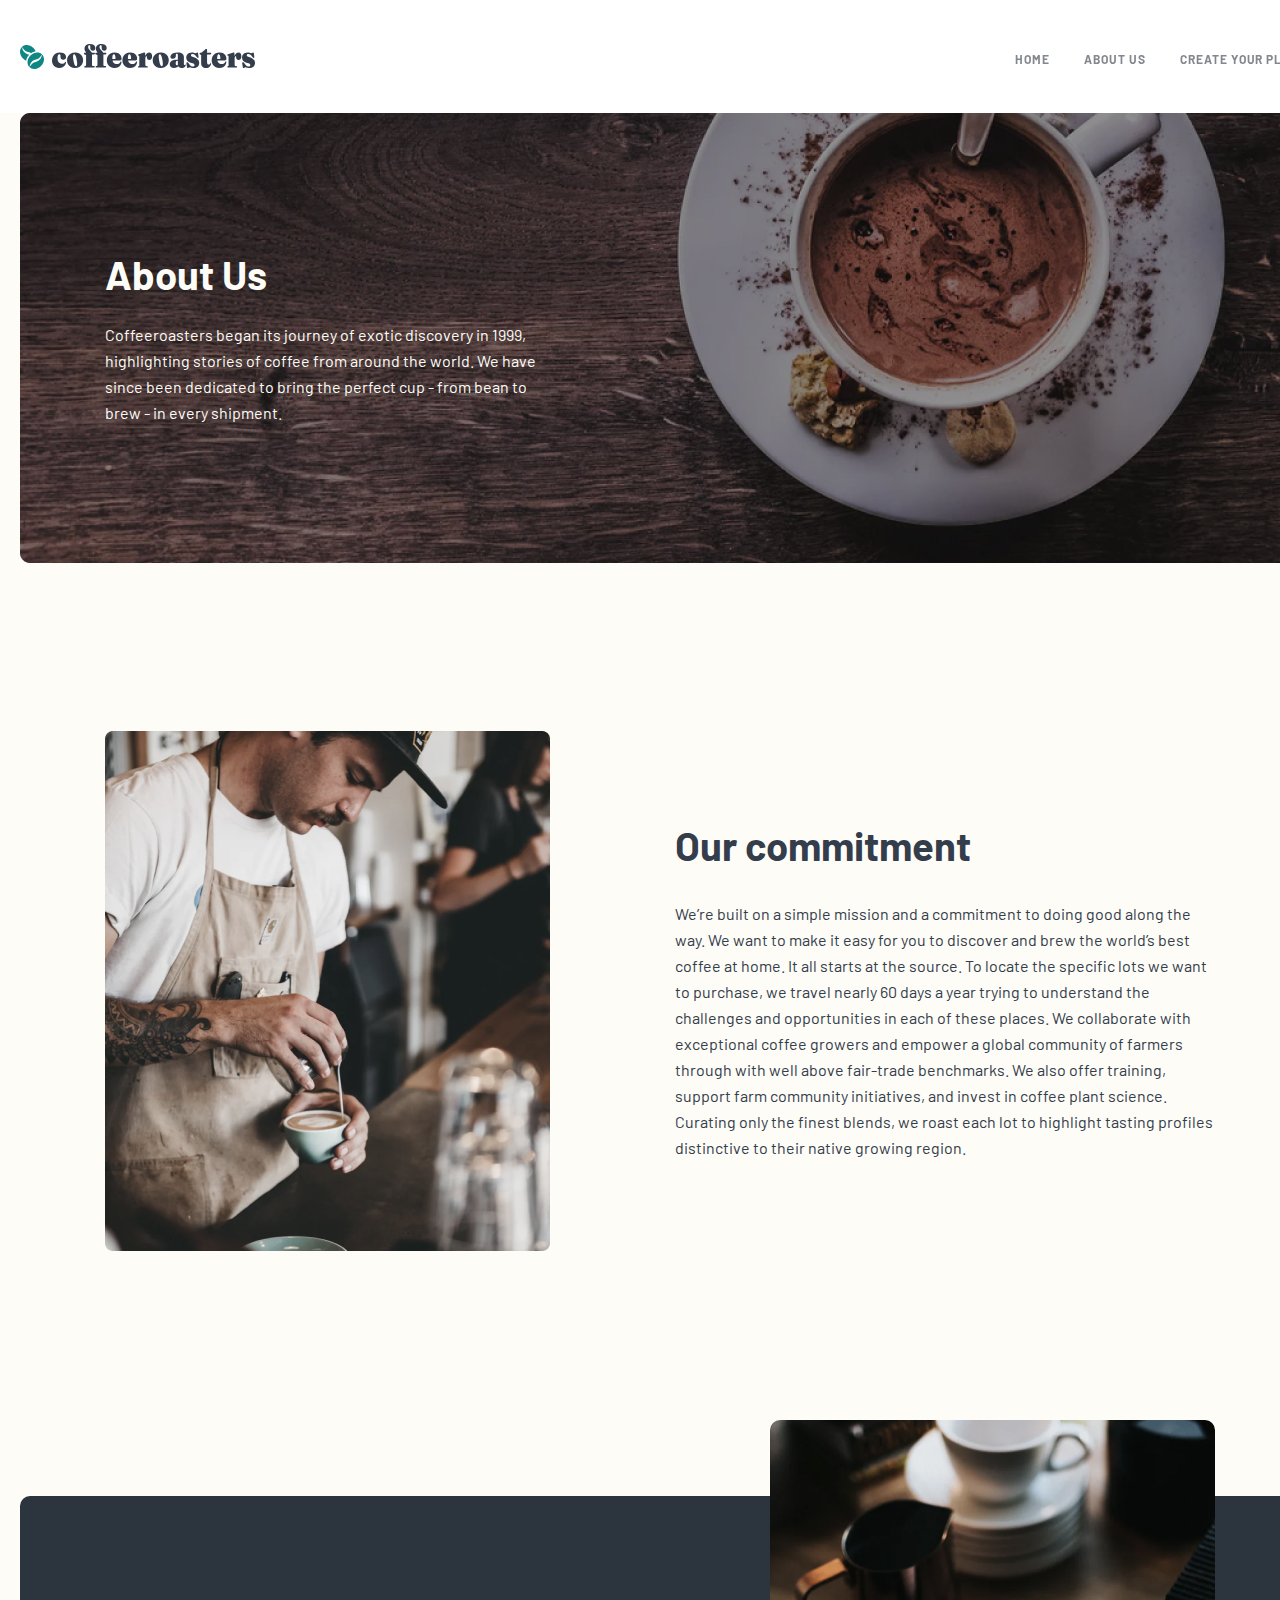
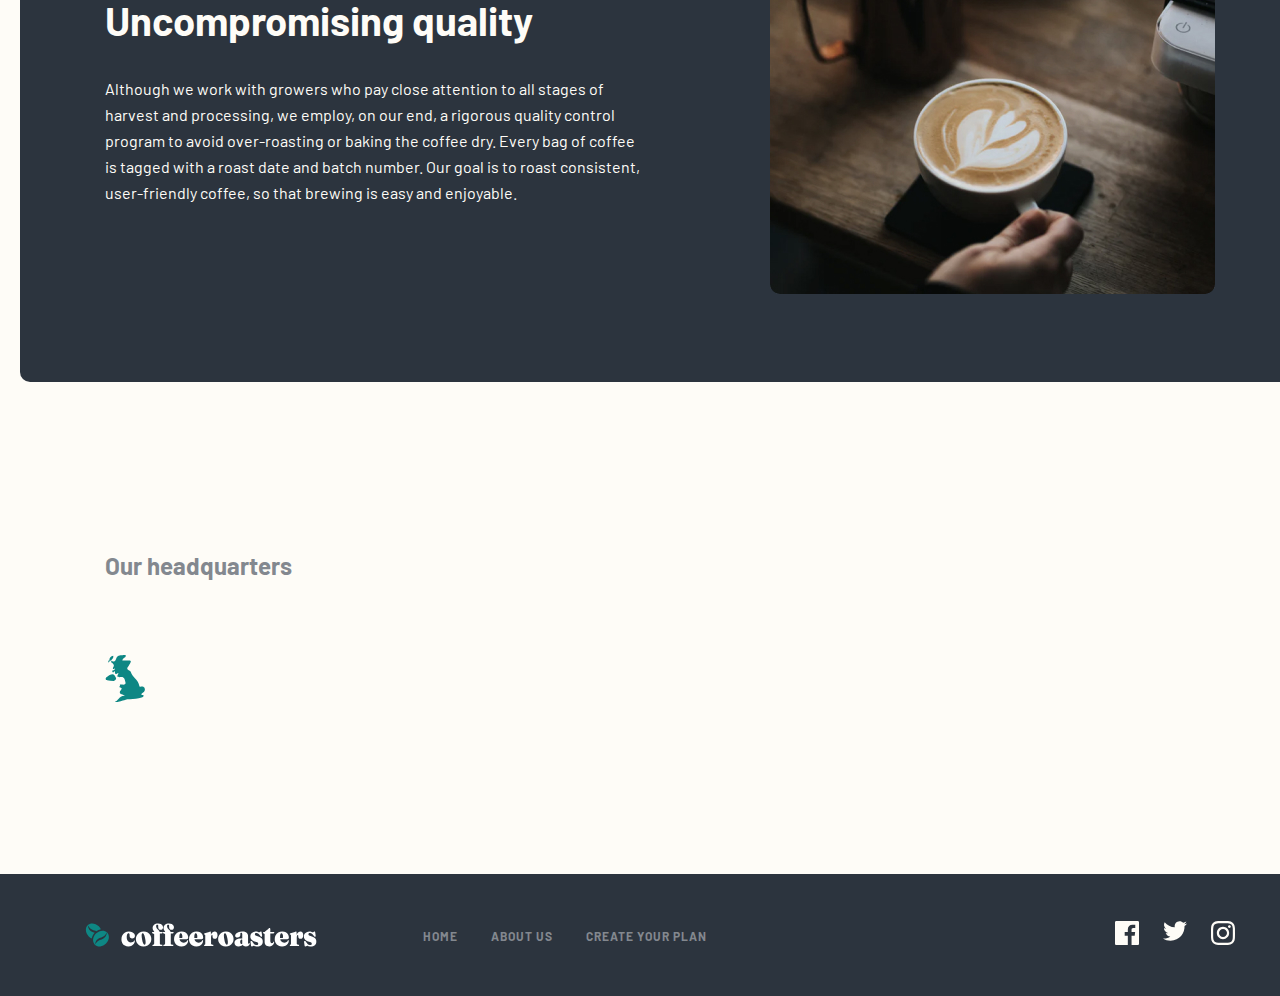
==== about-us.html @ 7d46ca7e "about us main" ====
<!DOCTYPE html>
<html lang="en">

<head>
    <meta charset="UTF-8">
    <meta http-equiv="X-UA-Compatible" content="IE=edge">
    <meta name="viewport" content="width=device-width, initial-scale=1.0">
    <link rel="stylesheet" href="./css/normalize.css">
    <link rel="stylesheet" href="./css/main.css">
    <title>coffe</title>
</head>

<body>

    <!-- SITE HEADER -->
    <header class="site-header">
        <div class="container">
            <div class="header-top">
                <a class="header-logo" href="#">
                    <img class="header-logo-img" src="./images/header-logo.svg" alt="logotip-images" width="235"
                        height="25">
                </a>
                <nav class="header-nav">
                    <ul class="nav-title">
                        <li class="nav-item">
                            <a class="nav-item-link" target="blank" href="index.html">
                                HOME
                            </a>
                        </li>
                        <li class="nav-item">
                            <a class="nav-item-link" target="blank" href="about-us.html">
                                ABOUT US
                            </a>
                        </li>
                        <li class="nav-item">
                            <a class="nav-item-link" href="#">
                                Create your plan
                            </a>
                        </li>
                    </ul>
                </nav>
            </div>
        </div>
    </header>

    <!-- MAIN -->
    <main class="site-main">

        <!-- about-us -->
        <section class="about-us">
            <div class="container">
                <div class="about-us-hero">
                    <h1 class="about-us-hero-heading">
                        About Us
                    </h1>
                    <p class="about-us-hero-desc">
                        Coffeeroasters began its journey of exotic discovery in 1999, highlighting stories of coffee from around the world. We have since been dedicated to bring the perfect cup - from bean to brew - in every shipment.
                    </p>
                </div>
            </div>
        </section>

        <!-- Our commitment -->
        <section class="Our-commitment">
            <div class="container">
                <div class="Our-commitment-hero">
                    <img src="./images/afitsant.png" alt="Waiter-images" width="445" height="520">
                    <div class="Our-commitment-hero-right">
                        <h2 class="Our-commitment-hero-right-heading">
                            Our commitment
                        </h2>
                        <p class="Our-commitment-hero-right-desc">
                            We’re built on a simple mission and a commitment to doing good along the way. We want to make it easy for you to discover and brew the world’s best coffee at home. It all starts at the source. To locate the specific lots we want to purchase, we travel nearly 60 days a year trying to understand the challenges and opportunities in each of these places. We collaborate with exceptional coffee growers and empower a global community of farmers through with well above fair-trade benchmarks. We also offer training, support farm community initiatives, and invest in coffee plant science. Curating only the finest blends, we roast each lot to highlight tasting profiles distinctive to their native growing region.
                        </p>
                    </div>
                </div>
            </div>
        </section>

        <!-- Uncompromising quality -->
        <section class="Uncompromising-quality">
            <div class="container">
                <div class="Uncompromising-quality-hero">
                    <div class="Uncompromising-quality-hero-left">
                        <h2 class="Uncompromising-quality-hero-heading">
                            Uncompromising quality
                        </h2>
                        <p class="Uncompromising-quality-hero-desc">
                            Although we work with growers who pay close attention to all stages of harvest and processing, we employ, on our end, a rigorous quality control program to avoid over-roasting or baking the coffee dry. Every bag of coffee is tagged with a roast date and batch number. Our goal is to roast consistent, user-friendly coffee, so that brewing is easy and enjoyable.
                        </p>
                    </div>
                    <img class="Uncompromising-quality-hero-img" src="./images/quality1.png" alt="img" width="445" height="474">
                </div>
            </div>
        </section>

        <!-- Our headquarters -->
        <section class="Our-headquarters">
            <div class="container">
                <div class="Our-headquarters-hero">
                    <h4 class="Our-headquarters-hero-heading">
                        Our headquarters
                    </h4>
                    <ul class="Our-headquarters-hero-title">
                        <li class="Our-headquarters-hero-item">
                            <a class="Our-headquarters-hero-item-link" href="#">
                                <img class="" src="./images/united.svg" alt="xarita" width="41" height="49">
                                
                            </a>
                        </li>
                    </ul>
                </div>
            </div>
        </section>
    </main>

    <!-- FOOTER -->
    <footer class="site-footer">
        <section class="footer-section">
            <div class="container footer-hero">
                <a class="footer-link" href="#">
                    <img class="footer-link-first" src="./images/Combined Shape.svg" alt="footer logo" width="32"
                        height="24">
                    <img class="footer-link-second" src="./images/coffeeroasters.svg" alt="footer logo" width="203"
                        height="24">
                </a>
                <ul class="footer-title">
                    <li class="footer-item">
                        <a class="footer-item-link" target="blank" href="index.html">HOME</a>
                    </li>
                    <li class="footer-item">
                        <a class="footer-item-link" target="blank" href="about-us.html">ABOUT US</a>
                    </li>
                    <li class="footer-item">
                        <a class="footer-item-link" href="#">CREATE YOUR PLAN</a>
                    </li>
                </ul>
                <ul class="footer-title-second">
                    <li class="footer-item-second">
                        <a class="footer-item-second-link" target="blank" href="https://www.instagram.com/murodjons201/?hl=ru">
                            <img src="./images/facebook about us.svg" alt="facebook logo" width="24" height="24">
                        </a>
                    </li>
                    <li class="footer-item-second">
                        <a class="footer-item-second-link" target="blank" href="https://www.instagram.com/murodjons201/?hl=ru">
                            <img src="./images/twiter.svg" alt="twitir logo" width="24" height="20">
                        </a>
                    </li>
                    <li class="footer-item-second">
                        <a class="footer-item-second-link" target="blank" href="https://www.instagram.com/murodjons201/?hl=ru">
                            <img src="./images/instagram.svg" alt="instagram logo" width="24" height="24">
                        </a>
                    </li>
                </ul>
            </div>
        </section>
    </footer>
</body>

</html>
---- css/main.css ----
/* Fonts */

@font-face {
    font-family: 'Barlow';
    src: url('../fonts/Barlow-SemiBold.woff2') format('woff2'), url('../fonts/Barlow-SemiBold.woff') format('woff'), url('../fonts/Barlow-SemiBold.ttf') format('truetype');
    font-weight: 600;
    font-style: normal;
    font-display: swap;
}

@font-face {
    font-family: 'Barlow';
    src: url('../fonts/Barlow-Medium.woff2') format('woff2'), url('../fonts/Barlow-Medium.woff') format('woff'), url('../fonts/Barlow-Medium.ttf') format('truetype');
    font-weight: 500;
    font-style: normal;
    font-display: swap;
}

@font-face {
    font-family: 'Barlow';
    src: url('../fonts/Barlow-Regular.woff2') format('woff2'), url('../fonts/Barlow-Regular.woff') format('woff'), url('../fonts/Barlow-Regular.ttf') format('truetype');
    font-weight: normal;
    font-style: normal;
    font-display: swap;
}

@font-face {
    font-family: 'Barlow';
    src: url('../fonts/Barlow-Bold.woff2') format('woff2'), url('../fonts/Barlow-Bold.woff') format('woff'), url('../fonts/Barlow-Bold.ttf') format('truetype');
    font-weight: bold;
    font-style: normal;
    font-display: swap;
}

@font-face {
    font-family: 'Fraunces';
    src: url('../fonts/Fraunces-9ptBlack.woff2') format('woff2'), url('../fonts/Fraunces-9ptBlack.woff') format('woff'), url('../fonts/Fraunces-9ptBlack.ttf') format('truetype');
    font-weight: 900;
    font-style: normal;
    font-display: swap;
}

@font-face {
    font-family: 'Fraunces';
    src: url('../fonts/Fraunces-9ptBlackItalic.woff2') format('woff2'), url('../fonts/Fraunces-9ptBlackItalic.woff') format('woff'), url('../fonts/Fraunces-9ptBlackItalic.ttf') format('truetype');
    font-weight: 900;
    font-style: italic;
    font-display: swap;
}

/* General site */

html {
    scroll-behavior: smooth;
    height: 100%;
}

*, ::before, ::after {
    box-sizing: border-box;
}

body {
    height: 100%;
    display: flex;
    flex-direction: column;
    margin: 0;
    margin-top: 113px;
    padding: 0;
    font-family: 'Barlow', sans-serif;
    font-style: normal;
    font-weight: normal;
    background-color: #FEFCF7;
}

.container {
    width: 1320px;
    margin: 0 auto;
    padding: 0 20px;
}

img {
    display: inline-block;
}

.visually-hidden {
    clip: rect(0 0 0 0);
    clip-path: inset(50%);
    height: 1px;
    overflow: hidden;
    position: absolute;
    white-space: nowrap;
    width: 1px;
}

/* HEADER */

.site-header {
    width: 100%;
    position: fixed;
    z-index: 1000;
    top: 0;
    left: 0;
    background-color: #fff;
}

.header-top {
    margin: 44px 0 41px;
    width: 1280px;
    display: flex;
    align-items: center;
    justify-content: space-between;
}

.header-logo:hover {
    opacity: 0.6;
}

.header-logo:active {
    opacity: 0.3;
}

.header-logo-img {
    width: 235px;
    height: 25px;
}

.nav-title {
    margin: 0;
    padding: 0;
    width: 285px;
    display: flex;
    align-items: center;
    justify-content: space-between;
    list-style: none;
}

.nav-item {
    margin: 0;
    padding: 0;
}

.nav-item-link {
    font-family: Barlow;
    font-weight: bold;
    font-size: 12px;
    line-height: 15px;
    letter-spacing: 0.923077px;
    text-transform: uppercase;
    color: #83888F;
    text-decoration: none;
    transition: color 0.3s ease-in-out;
}

.nav-item-link:hover {
    color: #000;
}

.nav-item-link:active {
    color: #83888F;
}

/* MAIN */

.site-main {
    flex-grow: 1;
}

.main-top-section {
    margin-bottom: 136px;
}

.gread-coffe {
    padding: 117px 702px 116px 85px;
    background-image: url("../images/Bitmap-images.jpg");
    background-repeat: no-repeat;
    background-size: contain;
}

.gread-coffe-heading {
    margin: 0;
    margin-bottom: 32px;
    padding: 0;
    font-family: Fraunces 9pt;
    font-weight: 900;
    font-size: 72px;
    line-height: 72px;
    color: #FEFCF7;
}

.gread-coffe-desc {
    margin: 0;
    margin-bottom: 56px;
    padding: 0;
    width: 445px;
    font-size: 16px;
    line-height: 26px;
    color: #FEFCF7;
    mix-blend-mode: normal;
    opacity: 0.8;
}

.gread-coffe-button {
    margin: 0;
    padding: 16px 31px;
    background-color: #66D2CF;
    font-family: Fraunces 9pt;
    font-weight: 900;
    font-size: 18px;
    line-height: 25px;
    text-align: center;
    color: #FEFCF7;
    border-radius: 6px;
    border: none;
    transition: color 0.5s ease-in-out, background 0.5s ease-in-out;
}

.gread-coffe-button:hover {
    background-color: #FEFCF7;
    color: #66D2CF;
}

.gread-coffe-button:active {
    background-color: #FEFCF7;
    color: #66D2CF;
    opacity: 0.5;
}

/* our-collection */

.our-collection-section {
    margin: 136px 0 200px;
}

.our-collection {
    width: 1111px;
    margin: 0 auto;
    padding-top: 126px;
    position: relative;
    background-image: url("../images/collection.svg");
    background-repeat: no-repeat;
    background-size: 1111px 196px;
}

.collection-title {
    margin: 0;
    padding: 0;
    display: flex;
    justify-content: space-between;
    list-style: none;
}

.collection-item {
    margin: 0;
    padding: 0;
    width: 255px;
    display: flex;
    flex-direction: column;
    align-items: center;
}

.collection-item-link {
    text-decoration: none;
}

.collection-item-img {
    margin-bottom: 71px;
}

.collection-item-heading {
    margin: 0;
    margin-bottom: 24px;
    padding: 0;
    font-family: Fraunces 9pt;
    font-style: normal;
    font-weight: 900;
    font-size: 24px;
    line-height: 32px;
    text-align: center;
    color: #333D4B;
}

.collection-item-desc {
    margin: 0;
    padding: 0;
    font-size: 16px;
    line-height: 26px;
    text-align: center;
    color: #333D4B;
}

/* question */

.question-section {
    margin-bottom: 350px;
}

.question {
    padding: 110px 370px 317px;
    background-image: url("../images/question.png");
    background-repeat: no-repeat;
    position: relative;
}

.question-heading {
    margin: 0;
    margin-bottom: 32px;
    padding: 0;
    font-family: Fraunces 9pt;
    font-weight: 900;
    font-size: 40px;
    line-height: 48px;
    text-align: center;
    color: #FEFCF7;
}

.question-desk {
    margin: 0;
    padding: 0;
    font-size: 16px;
    line-height: 26px;
    text-align: center;
    color: #FEFCF7;
    mix-blend-mode: normal;
    opacity: 0.8;
}

.question-title {
    margin: 0;
    padding: 0;
    width: 1110px;
    position: absolute;
    left: 85px;
    top: 345px;
    list-style: none;
    display: flex;
    justify-content: space-between;
    border-radius: 8px;
}

.question-item {
    margin: 0;
    padding: 72px 47px 47px;
    width: 350px;
    display: flex;
    flex-direction: column;
    align-items: center;
    background-color: #0E8784;
    border-radius: 8px;
}

.question-item-img {
    margin-bottom: 56px;
}

.question-item-heading {
    margin: 0;
    margin-bottom: 24px;
    padding: 0;
    font-family: Fraunces 9pt;
    font-weight: 900;
    font-size: 24px;
    line-height: 32px;
    text-align: center;
    color: #FEFCF7;
}

.question-item-desc {
    margin: 0;
    padding: 0;
    font-size: 16px;
    line-height: 26px;
    text-align: center;
    color: #FEFCF7;
}

/* last-section */

.last-section {
    margin-bottom: 200px;
}

.last-section-hero {
    margin-left: 85px;
}

.last-section-hero-heading {
    margin: 0;
    margin-bottom: 80px;
    padding: 0;
    font-family: Fraunces 9pt;
    font-weight: 900;
    font-size: 24px;
    line-height: 32px;
    color: #83888F;
}

.line-circle {
    display: flex;
    align-items: center;
    margin-bottom: 65px;
}

.circle {
    width: 30px;
    height: 30px;
    border: 2px solid #0E8784;
    border-radius: 50%;
}

.line {
    width: 380px;
    height: 1px;
    background-color: #FDD6BA;
}

.last-section-hero-title {
    margin: 0;
    margin-bottom: 65px;
    padding: 0;
    display: flex;
    list-style: none;
}

.last-section-hero-item {
    width: 285px;
}

.last-section-hero-item+.last-section-hero-item {
    margin-left: 95px;
}

.last-section-hero-item-number {
    font-family: Fraunces 9pt;
    font-weight: 900;
    font-size: 72px;
    line-height: 72px;
    color: #FDD6BA;
}

.last-section-hero-item-heading {
    margin: 38px 0 42px;
    padding: 0;
    width: 200px;
    font-family: Fraunces 9pt;
    font-style: normal;
    font-weight: 900;
    font-size: 32px;
    line-height: 36px;
    color: #333D4B;
}

.last-section-hero-item-desc {
    font-size: 16px;
    line-height: 26px;
    color: #333D4B;
}

.last-section-hero-button {
    margin: 0;
    padding: 16px 31px;
    background-color: #66D2CF;
    font-family: Fraunces 9pt;
    font-weight: 900;
    font-size: 18px;
    line-height: 25px;
    text-align: center;
    color: #FEFCF7;
    border-radius: 6px;
    border: 2px solid transparent;
    transition: border 0.5s;
}

.last-section-hero-button:hover {
    border: 2px solid #00f;
}

/* footer */

.footer-section {
    background-color: #2C343E;
}

.footer-hero {
    padding: 47px 85px;
    display: flex;
    align-items: center;
}

.footer-link {
    display: flex;
    align-items: center;
    text-decoration: none;
    margin-right: 103px;
}

.footer-link-first {
    padding-right: 8px;
}

.footer-title {
    list-style: none;
    display: flex;
    align-items: center;
    margin: 0;
    margin-right: auto;
    padding: 0;
}

.footer-item+.footer-item {
    margin-left: 33px;
}

.footer-item-link {
    text-decoration: none;
    font-weight: bold;
    font-size: 12px;
    line-height: 15px;
    letter-spacing: 1px;
    text-transform: uppercase;
    color: #83888F;
    transition: color 0.5s;
}

.footer-item-link:hover {
    color: #fff;
}

.footer-title-second {
    list-style: none;
    margin: 0;
    padding: 0;
    display: flex;
}

.footer-item-second-link {
    text-decoration: none;
    transition: opacity 0.5s;
}

.footer-item-second-link:hover {
    opacity: 0.5;
}

.footer-item-second-link:active {
    opacity: 0.3;
}

.footer-item-second+.footer-item-second {
    margin-left: 24px;
}

/* ABOUT US */

/* MAIN */

.about-us {
    margin-bottom: 168px;
}

.about-us-hero {
    padding: 137px 750px 137px 85px;
    background-image: url("../images/about\ us\ Bitmap.jpg");
    background-repeat: no-repeat;
}

.about-us-hero-heading {
    margin: 0;
    margin-bottom: 24px;
    padding: 0;
    font-family: Fraunces 9pt;
    font-weight: 900;
    font-size: 40px;
    line-height: 48px;
    color: #FEFCF7;
}

.about-us-hero-desc {
    margin: 0;
    padding: 0;
    font-size: 16px;
    line-height: 26px;
    color: #FEFCF7;
}

/* Our-commitment */

.Our-commitment {
    margin: 50px 0 245px;
}

.Our-commitment-hero {
    margin: 0 auto;
    width: 1110px;
    display: flex;
    align-items: center;
    justify-content: space-between;
}

.Our-commitment-hero-right {
    width: 540px;
}

.Our-commitment-hero-right-heading {
    margin: 0;
    margin-bottom: 32px;
    padding: 0;
    font-family: Fraunces 9pt;
    font-style: normal;
    font-weight: 900;
    font-size: 40px;
    line-height: 48px;
    color: #333D4B;
}

.Our-commitment-hero-right-desc {
    margin: 0;
    padding: 0;
    font-size: 16px;
    line-height: 26px;
    color: #333D4B;
}

/* Uncompromising quality */

.Uncompromising-quality {
    margin: 50px 0 168px;
}

.Uncompromising-quality-hero {
    padding: 100px 655px 176px 85px;
    display: flex;
    background: #2C343E;
    border-radius: 10px;
    position: relative;
}

.Uncompromising-quality-hero-left {
    margin-right: 125px;
}

.Uncompromising-quality-hero-heading {
    margin: 0;
    width: 520px;
    margin-bottom: 32px;
    padding: 0;
    font-family: Fraunces 9pt;
    font-style: normal;
    font-weight: 900;
    font-size: 40px;
    line-height: 48px;
    color: #FEFCF7;
}

.Uncompromising-quality-hero-desc {
    width: 540px;
    margin: 0;
    padding: 0;
    font-size: 16px;
    line-height: 26px;
    color: #FEFCF7;
}

.Uncompromising-quality-hero-img {
    border-radius: 10px;
    position: absolute;
    right: 85px;
    top: -76px;
}

/* Our headquarters */

.Our-headquarters {
    margin: 50px 0 168px;
}

.Our-headquarters-hero {
    width: 1045px;
    margin-left: 85px;
}

.Our-headquarters-hero-heading {
    margin: 0;
    margin-bottom: 72px;
    padding: 0;
    font-family: Fraunces 9pt;
    font-style: normal;
    font-weight: 900;
    font-size: 24px;
    line-height: 32px;
    color: #83888F;
}

.Our-headquarters-hero-title {
    list-style: none;
    margin: 0;
    padding: 0;
    display: flex;
}

.Our-headquarters-hero-item {
    width: 285px;
}

.Our-headquarters-hero-item {
    text-decoration: none;
}
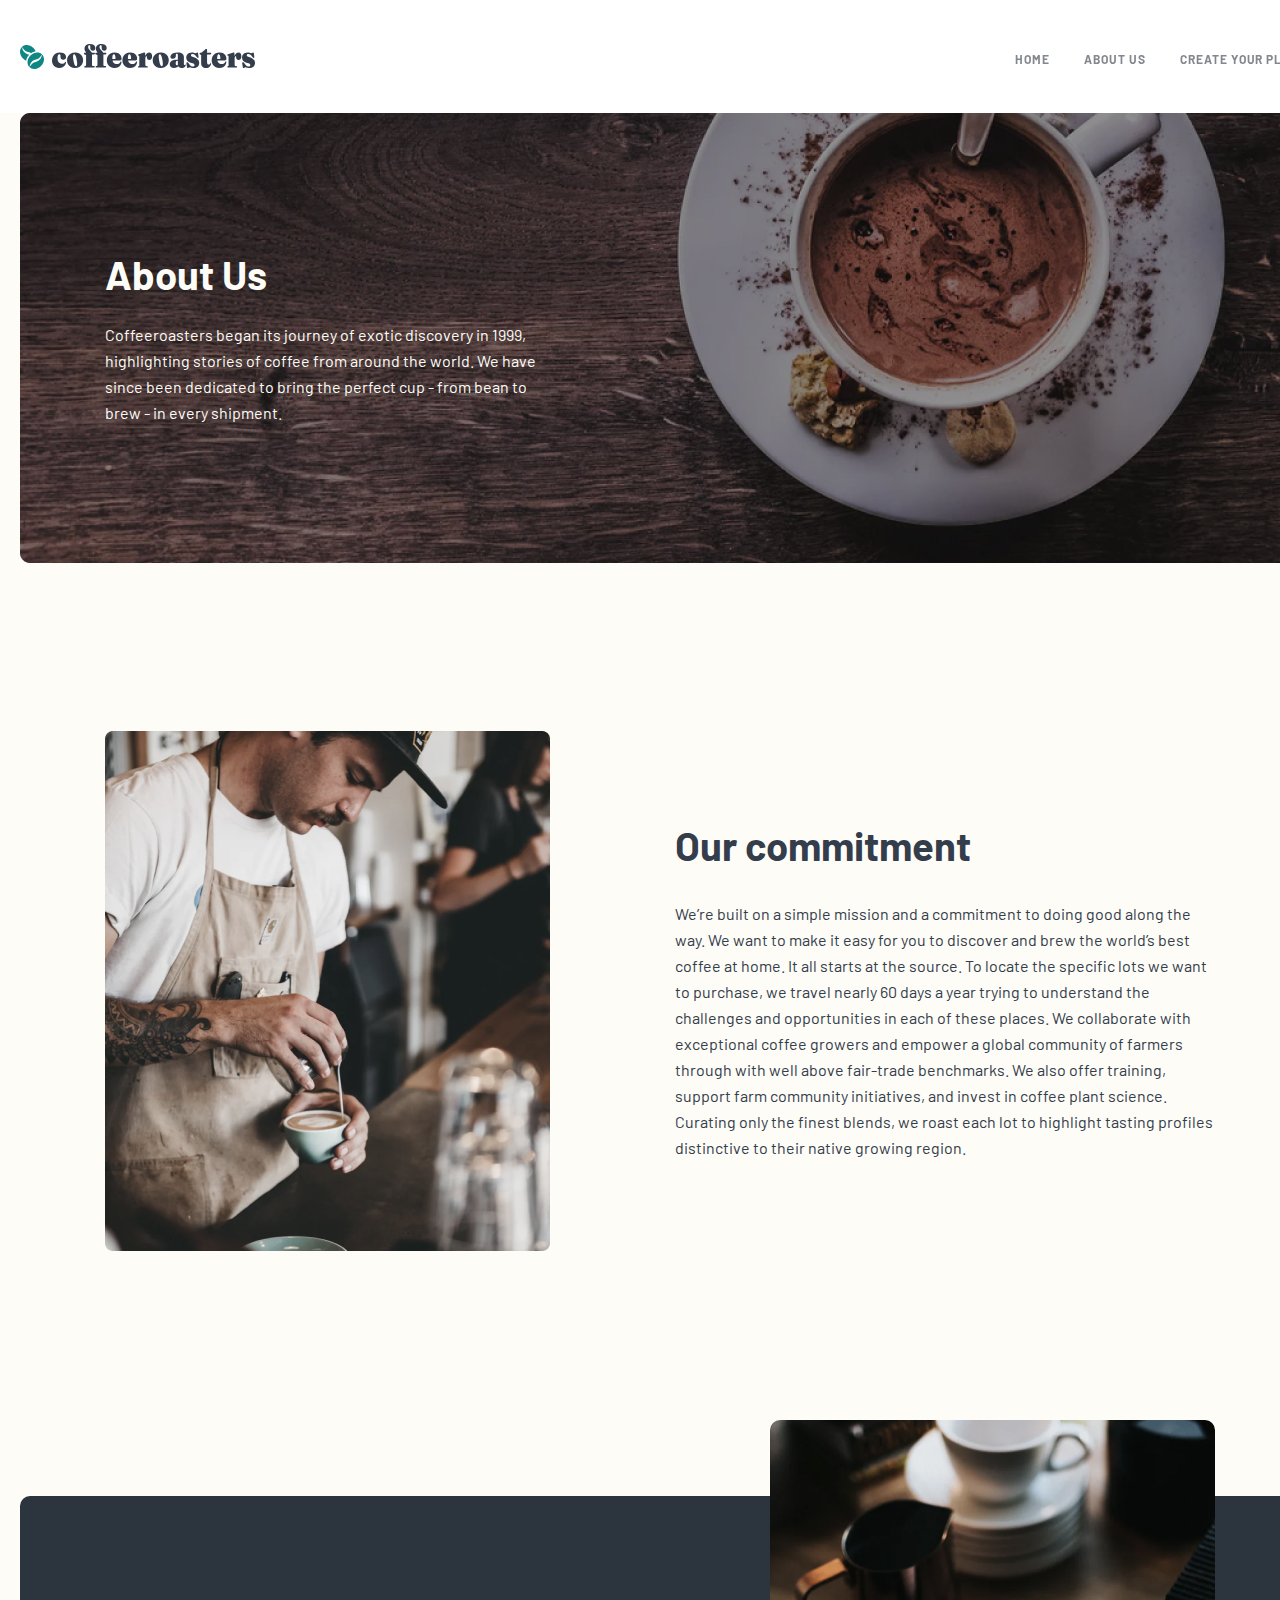
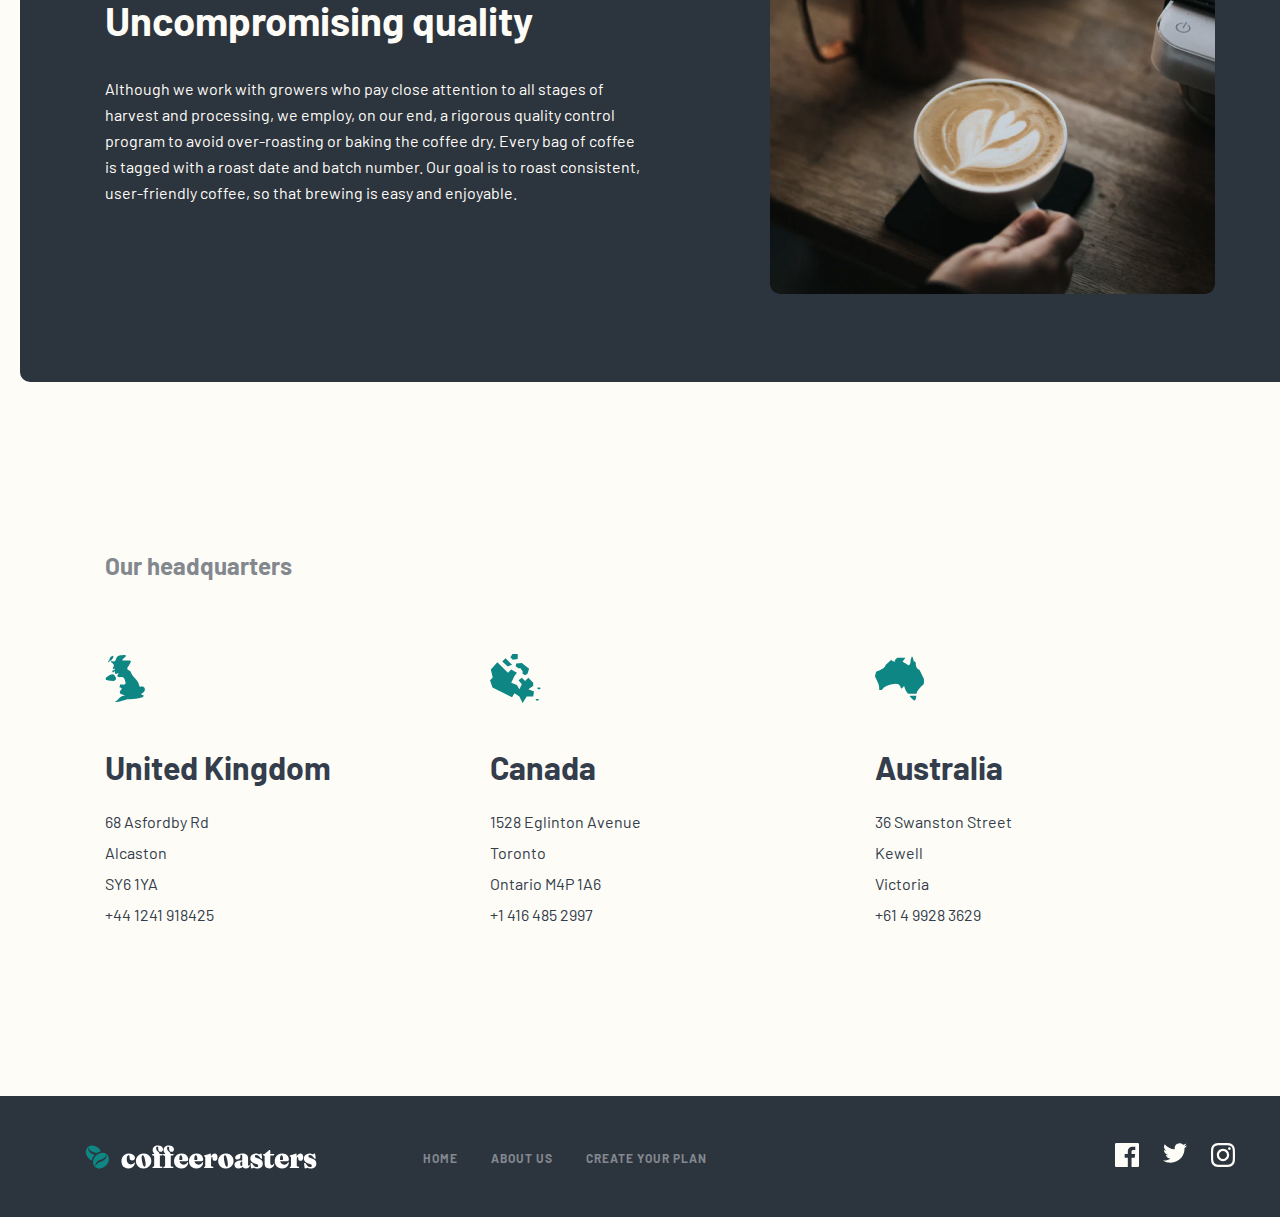
==== commit 4baaddac: "about us" ====
--- a/about-us.html
+++ b/about-us.html
@@ -54,7 +54,9 @@
                         About Us
                     </h1>
                     <p class="about-us-hero-desc">
-                        Coffeeroasters began its journey of exotic discovery in 1999, highlighting stories of coffee from around the world. We have since been dedicated to bring the perfect cup - from bean to brew - in every shipment.
+                        Coffeeroasters began its journey of exotic discovery in 1999, highlighting stories of coffee
+                        from around the world. We have since been dedicated to bring the perfect cup - from bean to brew
+                        - in every shipment.
                     </p>
                 </div>
             </div>
@@ -70,7 +72,14 @@
                             Our commitment
                         </h2>
                         <p class="Our-commitment-hero-right-desc">
-                            We’re built on a simple mission and a commitment to doing good along the way. We want to make it easy for you to discover and brew the world’s best coffee at home. It all starts at the source. To locate the specific lots we want to purchase, we travel nearly 60 days a year trying to understand the challenges and opportunities in each of these places. We collaborate with exceptional coffee growers and empower a global community of farmers through with well above fair-trade benchmarks. We also offer training, support farm community initiatives, and invest in coffee plant science. Curating only the finest blends, we roast each lot to highlight tasting profiles distinctive to their native growing region.
+                            We’re built on a simple mission and a commitment to doing good along the way. We want to
+                            make it easy for you to discover and brew the world’s best coffee at home. It all starts at
+                            the source. To locate the specific lots we want to purchase, we travel nearly 60 days a year
+                            trying to understand the challenges and opportunities in each of these places. We
+                            collaborate with exceptional coffee growers and empower a global community of farmers
+                            through with well above fair-trade benchmarks. We also offer training, support farm
+                            community initiatives, and invest in coffee plant science. Curating only the finest blends,
+                            we roast each lot to highlight tasting profiles distinctive to their native growing region.
                         </p>
                     </div>
                 </div>
@@ -86,10 +95,15 @@
                             Uncompromising quality
                         </h2>
                         <p class="Uncompromising-quality-hero-desc">
-                            Although we work with growers who pay close attention to all stages of harvest and processing, we employ, on our end, a rigorous quality control program to avoid over-roasting or baking the coffee dry. Every bag of coffee is tagged with a roast date and batch number. Our goal is to roast consistent, user-friendly coffee, so that brewing is easy and enjoyable.
+                            Although we work with growers who pay close attention to all stages of harvest and
+                            processing, we employ, on our end, a rigorous quality control program to avoid over-roasting
+                            or baking the coffee dry. Every bag of coffee is tagged with a roast date and batch number.
+                            Our goal is to roast consistent, user-friendly coffee, so that brewing is easy and
+                            enjoyable.
                         </p>
                     </div>
-                    <img class="Uncompromising-quality-hero-img" src="./images/quality1.png" alt="img" width="445" height="474">
+                    <img class="Uncompromising-quality-hero-img" src="./images/quality1.png" alt="img" width="445"
+                        height="474">
                 </div>
             </div>
         </section>
@@ -104,8 +118,63 @@
                     <ul class="Our-headquarters-hero-title">
                         <li class="Our-headquarters-hero-item">
                             <a class="Our-headquarters-hero-item-link" href="#">
-                                <img class="" src="./images/united.svg" alt="xarita" width="41" height="49">
-                                
+                                <img class="Our-headquarters-hero-item-img" src="./images/united.svg" alt="xarita"
+                                    width="41" height="49">
+                                <h3 class="Our-headquarters-hero-item-heading">
+                                    United Kingdom
+                                </h3>
+                                <p class="Our-headquarters-hero-item-desc">
+                                    68 Asfordby Rd
+                                </p>
+                                <p class="Our-headquarters-hero-item-desc">
+                                    Alcaston
+                                </p>
+                                <p class="Our-headquarters-hero-item-desc">
+                                    SY6 1YA
+                                </p>
+                                <p class="Our-headquarters-hero-item-desc">
+                                    +44 1241 918425
+                                </p>
+                            </a>
+                        </li>
+                        <li class="Our-headquarters-hero-item">
+                            <a class="Our-headquarters-hero-item-link" href="#">
+                                <img class="Our-headquarters-hero-item-img" src="./images/canada.svg" alt="xarita"
+                                    width="51" height="49">
+                                <h3 class="Our-headquarters-hero-item-heading">
+                                    Canada
+                                </h3>
+                                <p class="Our-headquarters-hero-item-desc">
+                                    1528 Eglinton Avenue
+                                </p>
+                                <p class="Our-headquarters-hero-item-desc">
+                                    Toronto
+                                </p>
+                                <p class="Our-headquarters-hero-item-desc">
+                                    Ontario M4P 1A6
+                                </p>
+                                <p class="Our-headquarters-hero-item-desc">
+                                    +1 416 485 2997
+                                </p>
+                            </a>
+                        </li>
+                        <li class="Our-headquarters-hero-item">
+                            <a class="Our-headquarters-hero-item-link" href="#">
+                                <img class="Our-headquarters-hero-item-img" src="./images/australia.svg" alt="xarita"
+                                    width="49" height="49">
+                                <h3 class="Our-headquarters-hero-item-heading">
+                                    Australia
+                                </h3>
+                                <p class="Our-headquarters-hero-item-desc">
+                                    36 Swanston Street
+                                </p>
+                                <p class="Our-headquarters-hero-item-desc">
+                                    Kewell                                </p>
+                                <p class="Our-headquarters-hero-item-desc">
+                                    Victoria                                </p>
+                                <p class="Our-headquarters-hero-item-desc">
+                                    +61 4 9928 3629
+                                </p>
                             </a>
                         </li>
                     </ul>
@@ -137,17 +206,20 @@
                 </ul>
                 <ul class="footer-title-second">
                     <li class="footer-item-second">
-                        <a class="footer-item-second-link" target="blank" href="https://www.instagram.com/murodjons201/?hl=ru">
+                        <a class="footer-item-second-link" target="blank"
+                            href="https://www.instagram.com/murodjons201/?hl=ru">
                             <img src="./images/facebook about us.svg" alt="facebook logo" width="24" height="24">
                         </a>
                     </li>
                     <li class="footer-item-second">
-                        <a class="footer-item-second-link" target="blank" href="https://www.instagram.com/murodjons201/?hl=ru">
+                        <a class="footer-item-second-link" target="blank"
+                            href="https://www.instagram.com/murodjons201/?hl=ru">
                             <img src="./images/twiter.svg" alt="twitir logo" width="24" height="20">
                         </a>
                     </li>
                     <li class="footer-item-second">
-                        <a class="footer-item-second-link" target="blank" href="https://www.instagram.com/murodjons201/?hl=ru">
+                        <a class="footer-item-second-link" target="blank"
+                            href="https://www.instagram.com/murodjons201/?hl=ru">
                             <img src="./images/instagram.svg" alt="instagram logo" width="24" height="24">
                         </a>
                     </li>
--- a/css/main.css
+++ b/css/main.css
@@ -701,6 +701,43 @@
     width: 285px;
 }
 
-.Our-headquarters-hero-item {
+.Our-headquarters-hero-item + .Our-headquarters-hero-item {
+    margin-left: 110px;
+}
+
+.Our-headquarters-hero-item-link {
     text-decoration: none;
+    display: flex;
+    flex-direction: column;
+    justify-content: last baseline;
+
+}
+
+.Our-headquarters-hero-item-img {
+    margin-bottom: 46px;
+}
+
+.Our-headquarters-hero-item-heading {
+    margin: 0;
+    margin-bottom: 24px;
+    padding: 0;
+    font-family: Fraunces 9pt;
+    font-style: normal;
+    font-weight: 900;
+    font-size: 32px;
+    line-height: 36px;
+    color: #333D4B;
+}
+
+.Our-headquarters-hero-item-desc {
+    margin: 0;
+    padding: 0;
+    font-family: Barlow;
+    font-size: 16px;
+    line-height: 26px;
+    color: #333D4B;
+}
+
+.Our-headquarters-hero-item-desc + .Our-headquarters-hero-item-desc {
+    margin-top: 5px;
 }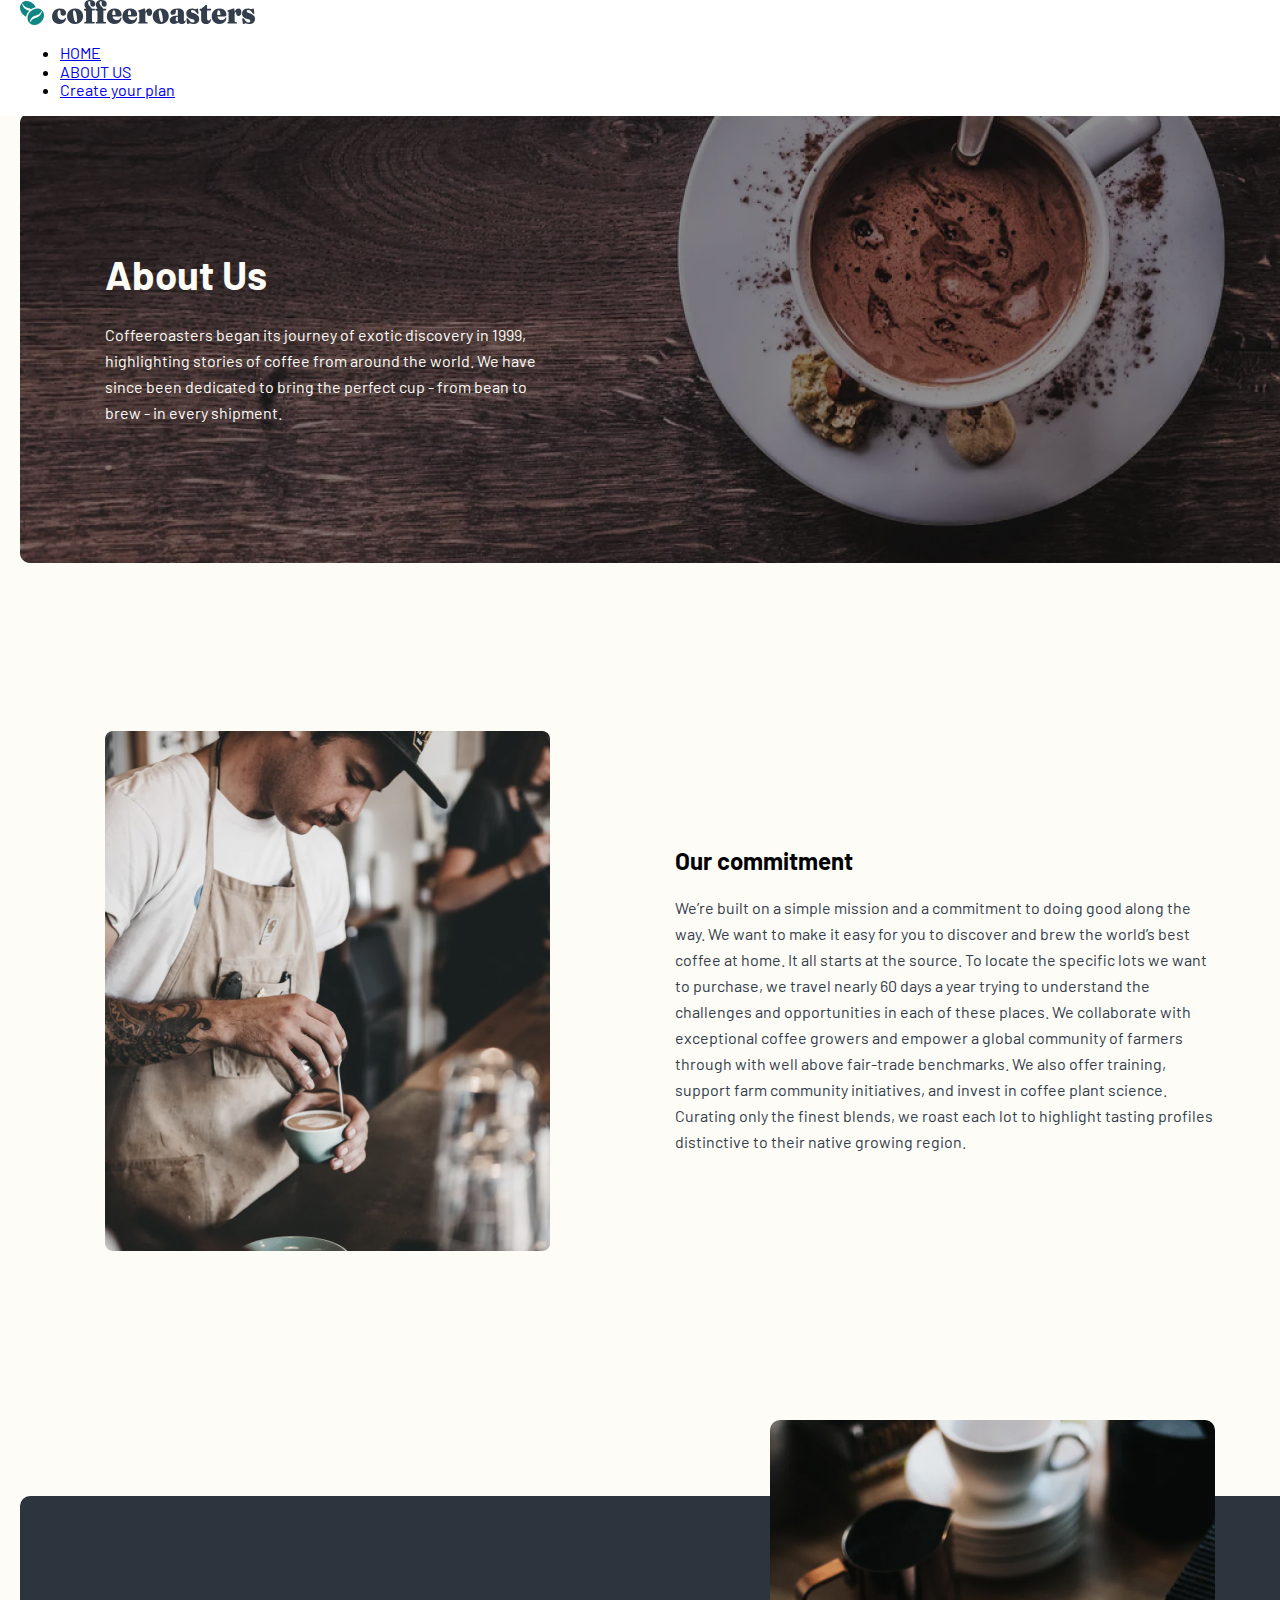
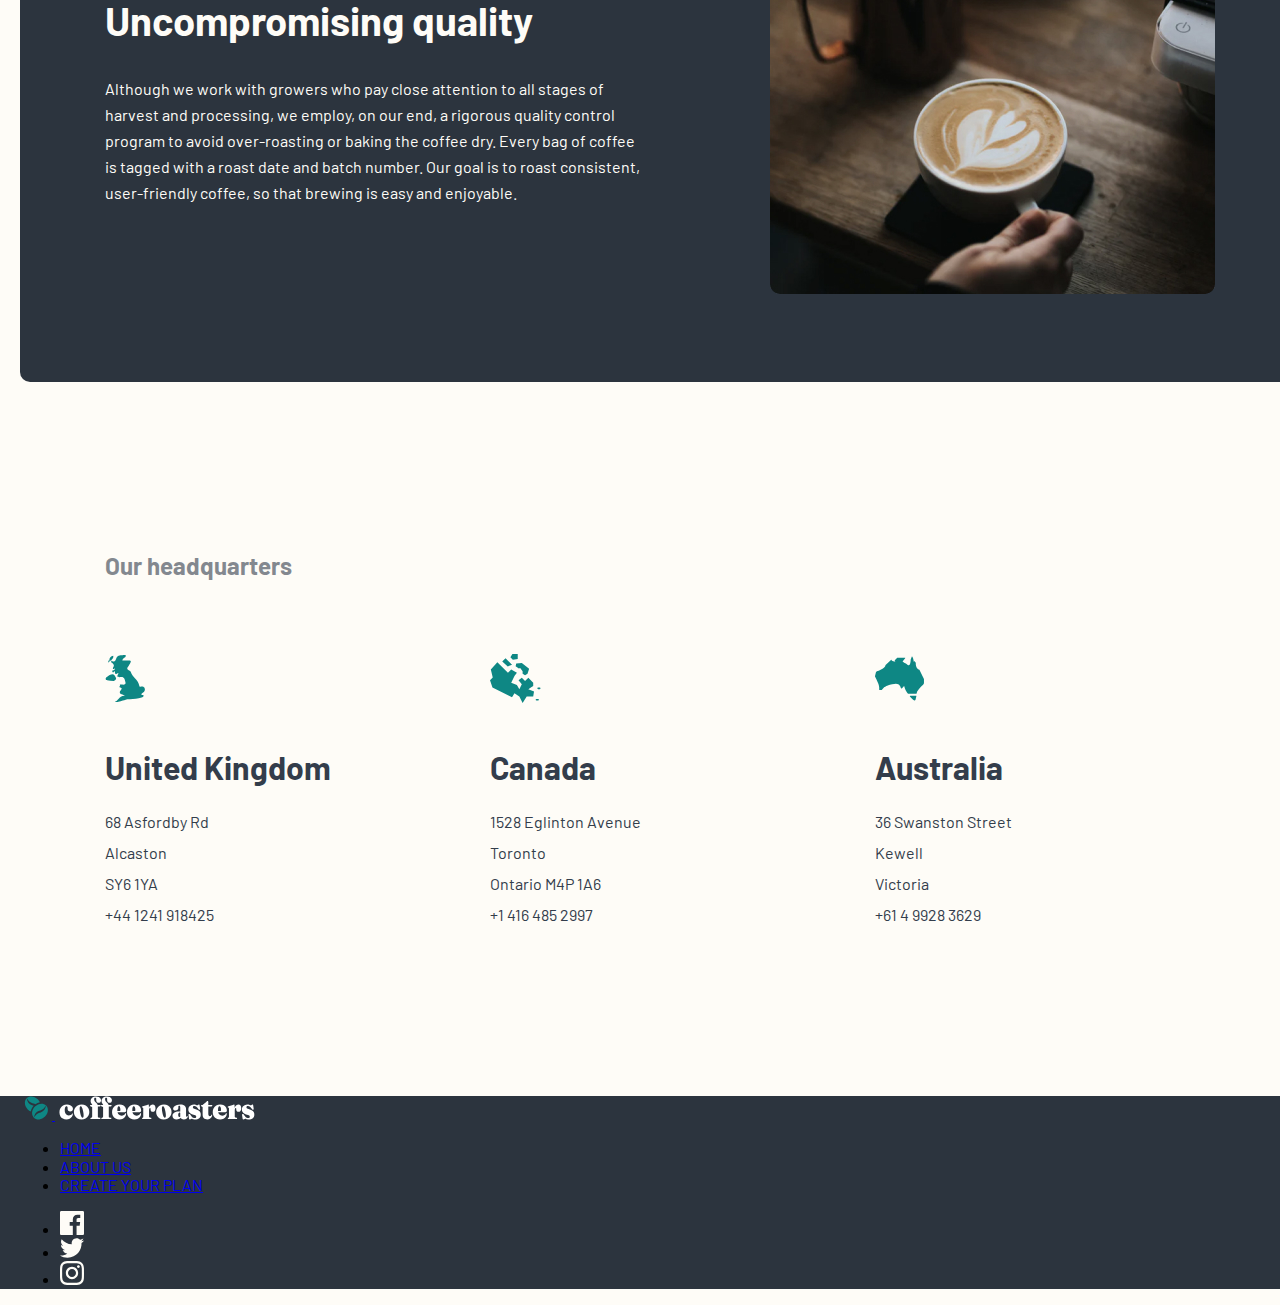
==== commit 6bf53794: "HOME and ABOUT-US" ====
--- a/about-us.html
+++ b/about-us.html
@@ -49,11 +49,11 @@
         <!-- about-us -->
         <section class="about-us">
             <div class="container">
-                <div class="about-us-hero">
-                    <h1 class="about-us-hero-heading">
+                <div class="about-us__hero">
+                    <h1 class="about-us__heading">
                         About Us
                     </h1>
-                    <p class="about-us-hero-desc">
+                    <p class="about-us__desc">
                         Coffeeroasters began its journey of exotic discovery in 1999, highlighting stories of coffee
                         from around the world. We have since been dedicated to bring the perfect cup - from bean to brew
                         - in every shipment.
@@ -63,15 +63,15 @@
         </section>
 
         <!-- Our commitment -->
-        <section class="Our-commitment">
-            <div class="container">
-                <div class="Our-commitment-hero">
+        <section class="our-commitment">
+            <div class="container">
+                <div class="our-commitment__hero">
                     <img src="./images/afitsant.png" alt="Waiter-images" width="445" height="520">
-                    <div class="Our-commitment-hero-right">
-                        <h2 class="Our-commitment-hero-right-heading">
+                    <div class="our-commitment__right">
+                        <h2 class="Our-commitment__heading">
                             Our commitment
                         </h2>
-                        <p class="Our-commitment-hero-right-desc">
+                        <p class="our-commitment__desc">
                             We’re built on a simple mission and a commitment to doing good along the way. We want to
                             make it easy for you to discover and brew the world’s best coffee at home. It all starts at
                             the source. To locate the specific lots we want to purchase, we travel nearly 60 days a year
@@ -87,14 +87,14 @@
         </section>
 
         <!-- Uncompromising quality -->
-        <section class="Uncompromising-quality">
-            <div class="container">
-                <div class="Uncompromising-quality-hero">
-                    <div class="Uncompromising-quality-hero-left">
-                        <h2 class="Uncompromising-quality-hero-heading">
+        <section class="uncompromising-quality">
+            <div class="container">
+                <div class="uncompromising-quality__hero">
+                    <div class="uncompromising-quality__left">
+                        <h2 class="uncompromising-quality__heading">
                             Uncompromising quality
                         </h2>
-                        <p class="Uncompromising-quality-hero-desc">
+                        <p class="uncompromising-quality__desc">
                             Although we work with growers who pay close attention to all stages of harvest and
                             processing, we employ, on our end, a rigorous quality control program to avoid over-roasting
                             or baking the coffee dry. Every bag of coffee is tagged with a roast date and batch number.
@@ -102,77 +102,76 @@
                             enjoyable.
                         </p>
                     </div>
-                    <img class="Uncompromising-quality-hero-img" src="./images/quality1.png" alt="img" width="445"
+                    <img class="uncompromising-quality__img" src="./images/quality1.png" alt="img" width="445"
                         height="474">
                 </div>
             </div>
         </section>
 
         <!-- Our headquarters -->
-        <section class="Our-headquarters">
-            <div class="container">
-                <div class="Our-headquarters-hero">
-                    <h4 class="Our-headquarters-hero-heading">
+        <section class="our-headquarters">
+            <div class="container">
+                <div class="map">
+                    <h4 class="map__heading">
                         Our headquarters
                     </h4>
-                    <ul class="Our-headquarters-hero-title">
-                        <li class="Our-headquarters-hero-item">
-                            <a class="Our-headquarters-hero-item-link" href="#">
-                                <img class="Our-headquarters-hero-item-img" src="./images/united.svg" alt="xarita"
-                                    width="41" height="49">
-                                <h3 class="Our-headquarters-hero-item-heading">
+                    <ul class="map__list">
+                        <li class="map__item">
+                            <a class="map__link" href="#">
+                                <img class="map__img" src="./images/united.svg" alt="xarita" width="41" height="49">
+                                <h3 class="map__title">
                                     United Kingdom
                                 </h3>
-                                <p class="Our-headquarters-hero-item-desc">
+                                <p class="map__desc">
                                     68 Asfordby Rd
                                 </p>
-                                <p class="Our-headquarters-hero-item-desc">
+                                <p class="map__desc">
                                     Alcaston
                                 </p>
-                                <p class="Our-headquarters-hero-item-desc">
+                                <p class="map__desc">
                                     SY6 1YA
                                 </p>
-                                <p class="Our-headquarters-hero-item-desc">
+                                <p class="map__desc">
                                     +44 1241 918425
                                 </p>
                             </a>
                         </li>
-                        <li class="Our-headquarters-hero-item">
-                            <a class="Our-headquarters-hero-item-link" href="#">
-                                <img class="Our-headquarters-hero-item-img" src="./images/canada.svg" alt="xarita"
-                                    width="51" height="49">
-                                <h3 class="Our-headquarters-hero-item-heading">
+                        <li class="map__item">
+                            <a class="map__link" href="#">
+                                <img class="map__img" src="./images/canada.svg" alt="xarita" width="51" height="49">
+                                <h3 class="map__title">
                                     Canada
                                 </h3>
-                                <p class="Our-headquarters-hero-item-desc">
+                                <p class="map__desc">
                                     1528 Eglinton Avenue
                                 </p>
-                                <p class="Our-headquarters-hero-item-desc">
+                                <p class="map__desc">
                                     Toronto
                                 </p>
-                                <p class="Our-headquarters-hero-item-desc">
+                                <p class="map__desc">
                                     Ontario M4P 1A6
                                 </p>
-                                <p class="Our-headquarters-hero-item-desc">
+                                <p class="map__desc">
                                     +1 416 485 2997
                                 </p>
                             </a>
                         </li>
-                        <li class="Our-headquarters-hero-item">
-                            <a class="Our-headquarters-hero-item-link" href="#">
-                                <img class="Our-headquarters-hero-item-img" src="./images/australia.svg" alt="xarita"
-                                    width="49" height="49">
-                                <h3 class="Our-headquarters-hero-item-heading">
+                        <li class="map__item">
+                            <a class="map__link" href="#">
+                                <img class="map__img" src="./images/australia.svg" alt="xarita" width="49" height="49">
+                                <h3 class="map__title">
                                     Australia
                                 </h3>
-                                <p class="Our-headquarters-hero-item-desc">
+                                <p class="map__desc">
                                     36 Swanston Street
                                 </p>
-                                <p class="Our-headquarters-hero-item-desc">
-                                    Kewell                                </p>
-                                <p class="Our-headquarters-hero-item-desc">
-                                    Victoria                                </p>
-                                <p class="Our-headquarters-hero-item-desc">
+                                <p class="map__desc">
+                                    Kewell
+                                </p>
+                                <p class="map__desc">
+                                    Victoria
+                                </p>
+                                <p class="map__desc">
                                     +61 4 9928 3629
                                 </p>
                             </a>
--- a/css/main.css
+++ b/css/main.css
@@ -50,13 +50,13 @@
 
 /* General site */
 
+*, *::before, *::after {
+    box-sizing: border-box;
+}
+
 html {
     scroll-behavior: smooth;
     height: 100%;
-}
-
-*, ::before, ::after {
-    box-sizing: border-box;
 }
 
 body {
@@ -76,10 +76,6 @@
     width: 1320px;
     margin: 0 auto;
     padding: 0 20px;
-}
-
-img {
-    display: inline-block;
 }
 
 .visually-hidden {
@@ -103,7 +99,7 @@
     background-color: #fff;
 }
 
-.header-top {
+.header {
     margin: 44px 0 41px;
     width: 1280px;
     display: flex;
@@ -111,20 +107,20 @@
     justify-content: space-between;
 }
 
-.header-logo:hover {
+.header__logo:hover {
     opacity: 0.6;
 }
 
-.header-logo:active {
+.header__logo:active {
     opacity: 0.3;
 }
 
-.header-logo-img {
+.header__logo-img {
     width: 235px;
     height: 25px;
 }
 
-.nav-title {
+.header__list {
     margin: 0;
     padding: 0;
     width: 285px;
@@ -134,12 +130,12 @@
     list-style: none;
 }
 
-.nav-item {
-    margin: 0;
-    padding: 0;
-}
-
-.nav-item-link {
+.header__item {
+    margin: 0;
+    padding: 0;
+}
+
+.header__link {
     font-family: Barlow;
     font-weight: bold;
     font-size: 12px;
@@ -151,11 +147,11 @@
     transition: color 0.3s ease-in-out;
 }
 
-.nav-item-link:hover {
+.header__link:hover {
     color: #000;
 }
 
-.nav-item-link:active {
+.header__link:active {
     color: #83888F;
 }
 
@@ -169,14 +165,14 @@
     margin-bottom: 136px;
 }
 
-.gread-coffe {
+.greadcoffe {
     padding: 117px 702px 116px 85px;
     background-image: url("../images/Bitmap-images.jpg");
     background-repeat: no-repeat;
     background-size: contain;
 }
 
-.gread-coffe-heading {
+.greadcoffe__heading {
     margin: 0;
     margin-bottom: 32px;
     padding: 0;
@@ -187,7 +183,7 @@
     color: #FEFCF7;
 }
 
-.gread-coffe-desc {
+.greadcoffe__desc {
     margin: 0;
     margin-bottom: 56px;
     padding: 0;
@@ -199,7 +195,7 @@
     opacity: 0.8;
 }
 
-.gread-coffe-button {
+.coffe-button {
     margin: 0;
     padding: 16px 31px;
     background-color: #66D2CF;
@@ -210,16 +206,16 @@
     text-align: center;
     color: #FEFCF7;
     border-radius: 6px;
-    border: none;
-    transition: color 0.5s ease-in-out, background 0.5s ease-in-out;
-}
-
-.gread-coffe-button:hover {
+    border: 2px solid transparent;
+    transition: color 0.5s ease-in-out, background 0.5s ease-in-out, border 0.5s ease-in-out;
+}
+
+.coffe-button:hover {
     background-color: #FEFCF7;
     color: #66D2CF;
 }
 
-.gread-coffe-button:active {
+.coffe-button:active {
     background-color: #FEFCF7;
     color: #66D2CF;
     opacity: 0.5;
@@ -227,29 +223,24 @@
 
 /* our-collection */
 
-.our-collection-section {
+.collection{
     margin: 136px 0 200px;
 }
 
-.our-collection {
+.collection__list {
     width: 1111px;
-    margin: 0 auto;
-    padding-top: 126px;
+    margin: 126px auto 0;
+    padding: 126px 0 0 0;
+    display: flex;
+    justify-content: space-between;
+    list-style: none;
     position: relative;
     background-image: url("../images/collection.svg");
     background-repeat: no-repeat;
     background-size: 1111px 196px;
 }
 
-.collection-title {
-    margin: 0;
-    padding: 0;
-    display: flex;
-    justify-content: space-between;
-    list-style: none;
-}
-
-.collection-item {
+.collection__item {
     margin: 0;
     padding: 0;
     width: 255px;
@@ -258,15 +249,15 @@
     align-items: center;
 }
 
-.collection-item-link {
+.collection__link {
     text-decoration: none;
 }
 
-.collection-item-img {
+.collection__item-img {
     margin-bottom: 71px;
 }
 
-.collection-item-heading {
+.collection__item-heading {
     margin: 0;
     margin-bottom: 24px;
     padding: 0;
@@ -279,7 +270,7 @@
     color: #333D4B;
 }
 
-.collection-item-desc {
+.collection__item-desc {
     margin: 0;
     padding: 0;
     font-size: 16px;
@@ -301,7 +292,7 @@
     position: relative;
 }
 
-.question-heading {
+.question__heading {
     margin: 0;
     margin-bottom: 32px;
     padding: 0;
@@ -313,7 +304,7 @@
     color: #FEFCF7;
 }
 
-.question-desk {
+.question__desk {
     margin: 0;
     padding: 0;
     font-size: 16px;
@@ -324,7 +315,7 @@
     opacity: 0.8;
 }
 
-.question-title {
+.question__list {
     margin: 0;
     padding: 0;
     width: 1110px;
@@ -337,7 +328,7 @@
     border-radius: 8px;
 }
 
-.question-item {
+.question__item {
     margin: 0;
     padding: 72px 47px 47px;
     width: 350px;
@@ -348,11 +339,11 @@
     border-radius: 8px;
 }
 
-.question-item-img {
+.question__item-img {
     margin-bottom: 56px;
 }
 
-.question-item-heading {
+.question__item-title {
     margin: 0;
     margin-bottom: 24px;
     padding: 0;
@@ -364,7 +355,7 @@
     color: #FEFCF7;
 }
 
-.question-item-desc {
+.question__item-desc {
     margin: 0;
     padding: 0;
     font-size: 16px;
@@ -379,11 +370,11 @@
     margin-bottom: 200px;
 }
 
-.last-section-hero {
+.main-bottom {
     margin-left: 85px;
 }
 
-.last-section-hero-heading {
+.main-bottom__heading {
     margin: 0;
     margin-bottom: 80px;
     padding: 0;
@@ -394,26 +385,26 @@
     color: #83888F;
 }
 
-.line-circle {
+.progress {
     display: flex;
     align-items: center;
     margin-bottom: 65px;
 }
 
-.circle {
+.progress__circle {
     width: 30px;
     height: 30px;
     border: 2px solid #0E8784;
     border-radius: 50%;
 }
 
-.line {
+.progress__line {
     width: 380px;
     height: 1px;
     background-color: #FDD6BA;
 }
 
-.last-section-hero-title {
+.main-bottom__list {
     margin: 0;
     margin-bottom: 65px;
     padding: 0;
@@ -421,15 +412,15 @@
     list-style: none;
 }
 
-.last-section-hero-item {
+.main-bottom__item {
     width: 285px;
 }
 
-.last-section-hero-item+.last-section-hero-item {
+.main-bottom__item + .main-bottom__item {
     margin-left: 95px;
 }
 
-.last-section-hero-item-number {
+.main-bottom__item-number {
     font-family: Fraunces 9pt;
     font-weight: 900;
     font-size: 72px;
@@ -437,7 +428,7 @@
     color: #FDD6BA;
 }
 
-.last-section-hero-item-heading {
+.main-bottom__item-heading {
     margin: 38px 0 42px;
     padding: 0;
     width: 200px;
@@ -449,29 +440,21 @@
     color: #333D4B;
 }
 
-.last-section-hero-item-desc {
+.main-bottom__item-desc {
     font-size: 16px;
     line-height: 26px;
     color: #333D4B;
 }
 
-.last-section-hero-button {
-    margin: 0;
-    padding: 16px 31px;
+.coffe--button:hover {
+    border: 2px solid #00f;
     background-color: #66D2CF;
-    font-family: Fraunces 9pt;
-    font-weight: 900;
-    font-size: 18px;
-    line-height: 25px;
-    text-align: center;
-    color: #FEFCF7;
-    border-radius: 6px;
-    border: 2px solid transparent;
-    transition: border 0.5s;
-}
-
-.last-section-hero-button:hover {
-    border: 2px solid #00f;
+    color: #FEFCF7 ;
+}
+
+.coffe--button:active {
+    background-color: #66D2CF;
+    color: #FEFCF7 ;
 }
 
 /* footer */
@@ -480,24 +463,24 @@
     background-color: #2C343E;
 }
 
-.footer-hero {
+.footer {
     padding: 47px 85px;
     display: flex;
     align-items: center;
 }
 
-.footer-link {
+.footer__logo {
     display: flex;
     align-items: center;
     text-decoration: none;
     margin-right: 103px;
 }
 
-.footer-link-first {
+.footer__logo-img {
     padding-right: 8px;
 }
 
-.footer-title {
+.footer__first-list {
     list-style: none;
     display: flex;
     align-items: center;
@@ -506,11 +489,11 @@
     padding: 0;
 }
 
-.footer-item+.footer-item {
+.footer__first-list-item + .footer__first-list-item {
     margin-left: 33px;
 }
 
-.footer-item-link {
+.footer__first-list-link {
     text-decoration: none;
     font-weight: bold;
     font-size: 12px;
@@ -521,31 +504,31 @@
     transition: color 0.5s;
 }
 
-.footer-item-link:hover {
+.footer__first-list-link:hover {
     color: #fff;
 }
 
-.footer-title-second {
+.footer__second-list {
     list-style: none;
     margin: 0;
     padding: 0;
     display: flex;
 }
 
-.footer-item-second-link {
+.footer__second-list-link {
     text-decoration: none;
     transition: opacity 0.5s;
 }
 
-.footer-item-second-link:hover {
+.footer__second-list-link:hover {
     opacity: 0.5;
 }
 
-.footer-item-second-link:active {
+.footer__second-list-link:active {
     opacity: 0.3;
 }
 
-.footer-item-second+.footer-item-second {
+.footer__second-list-item + .footer__second-list-item {
     margin-left: 24px;
 }
 
@@ -557,13 +540,13 @@
     margin-bottom: 168px;
 }
 
-.about-us-hero {
+.about-us__hero {
     padding: 137px 750px 137px 85px;
     background-image: url("../images/about\ us\ Bitmap.jpg");
     background-repeat: no-repeat;
 }
 
-.about-us-hero-heading {
+.about-us__heading {
     margin: 0;
     margin-bottom: 24px;
     padding: 0;
@@ -574,7 +557,7 @@
     color: #FEFCF7;
 }
 
-.about-us-hero-desc {
+.about-us__desc {
     margin: 0;
     padding: 0;
     font-size: 16px;
@@ -584,11 +567,11 @@
 
 /* Our-commitment */
 
-.Our-commitment {
+.our-commitment {
     margin: 50px 0 245px;
 }
 
-.Our-commitment-hero {
+.our-commitment__hero {
     margin: 0 auto;
     width: 1110px;
     display: flex;
@@ -596,11 +579,11 @@
     justify-content: space-between;
 }
 
-.Our-commitment-hero-right {
+.our-commitment__right {
     width: 540px;
 }
 
-.Our-commitment-hero-right-heading {
+.our-commitment__heading {
     margin: 0;
     margin-bottom: 32px;
     padding: 0;
@@ -612,7 +595,7 @@
     color: #333D4B;
 }
 
-.Our-commitment-hero-right-desc {
+.our-commitment__desc {
     margin: 0;
     padding: 0;
     font-size: 16px;
@@ -622,11 +605,11 @@
 
 /* Uncompromising quality */
 
-.Uncompromising-quality {
+.uncompromising-quality {
     margin: 50px 0 168px;
 }
 
-.Uncompromising-quality-hero {
+.uncompromising-quality__hero {
     padding: 100px 655px 176px 85px;
     display: flex;
     background: #2C343E;
@@ -634,11 +617,11 @@
     position: relative;
 }
 
-.Uncompromising-quality-hero-left {
+.uncompromising-quality__left {
     margin-right: 125px;
 }
 
-.Uncompromising-quality-hero-heading {
+.uncompromising-quality__heading {
     margin: 0;
     width: 520px;
     margin-bottom: 32px;
@@ -651,7 +634,7 @@
     color: #FEFCF7;
 }
 
-.Uncompromising-quality-hero-desc {
+.uncompromising-quality__desc {
     width: 540px;
     margin: 0;
     padding: 0;
@@ -660,7 +643,7 @@
     color: #FEFCF7;
 }
 
-.Uncompromising-quality-hero-img {
+.uncompromising-quality__img {
     border-radius: 10px;
     position: absolute;
     right: 85px;
@@ -669,16 +652,16 @@
 
 /* Our headquarters */
 
-.Our-headquarters {
+.our-headquarters {
     margin: 50px 0 168px;
 }
 
-.Our-headquarters-hero {
+.map {
     width: 1045px;
     margin-left: 85px;
 }
 
-.Our-headquarters-hero-heading {
+.map__heading {
     margin: 0;
     margin-bottom: 72px;
     padding: 0;
@@ -690,34 +673,33 @@
     color: #83888F;
 }
 
-.Our-headquarters-hero-title {
+.map__list {
     list-style: none;
     margin: 0;
     padding: 0;
     display: flex;
 }
 
-.Our-headquarters-hero-item {
+.map__item {
     width: 285px;
 }
 
-.Our-headquarters-hero-item + .Our-headquarters-hero-item {
+.map__item+.map__item {
     margin-left: 110px;
 }
 
-.Our-headquarters-hero-item-link {
+.map__link {
     text-decoration: none;
     display: flex;
     flex-direction: column;
     justify-content: last baseline;
-
-}
-
-.Our-headquarters-hero-item-img {
+}
+
+.map__img {
     margin-bottom: 46px;
 }
 
-.Our-headquarters-hero-item-heading {
+.map__title {
     margin: 0;
     margin-bottom: 24px;
     padding: 0;
@@ -729,7 +711,7 @@
     color: #333D4B;
 }
 
-.Our-headquarters-hero-item-desc {
+.map__desc {
     margin: 0;
     padding: 0;
     font-family: Barlow;
@@ -738,6 +720,6 @@
     color: #333D4B;
 }
 
-.Our-headquarters-hero-item-desc + .Our-headquarters-hero-item-desc {
+.map__desc+.map__desc {
     margin-top: 5px;
 }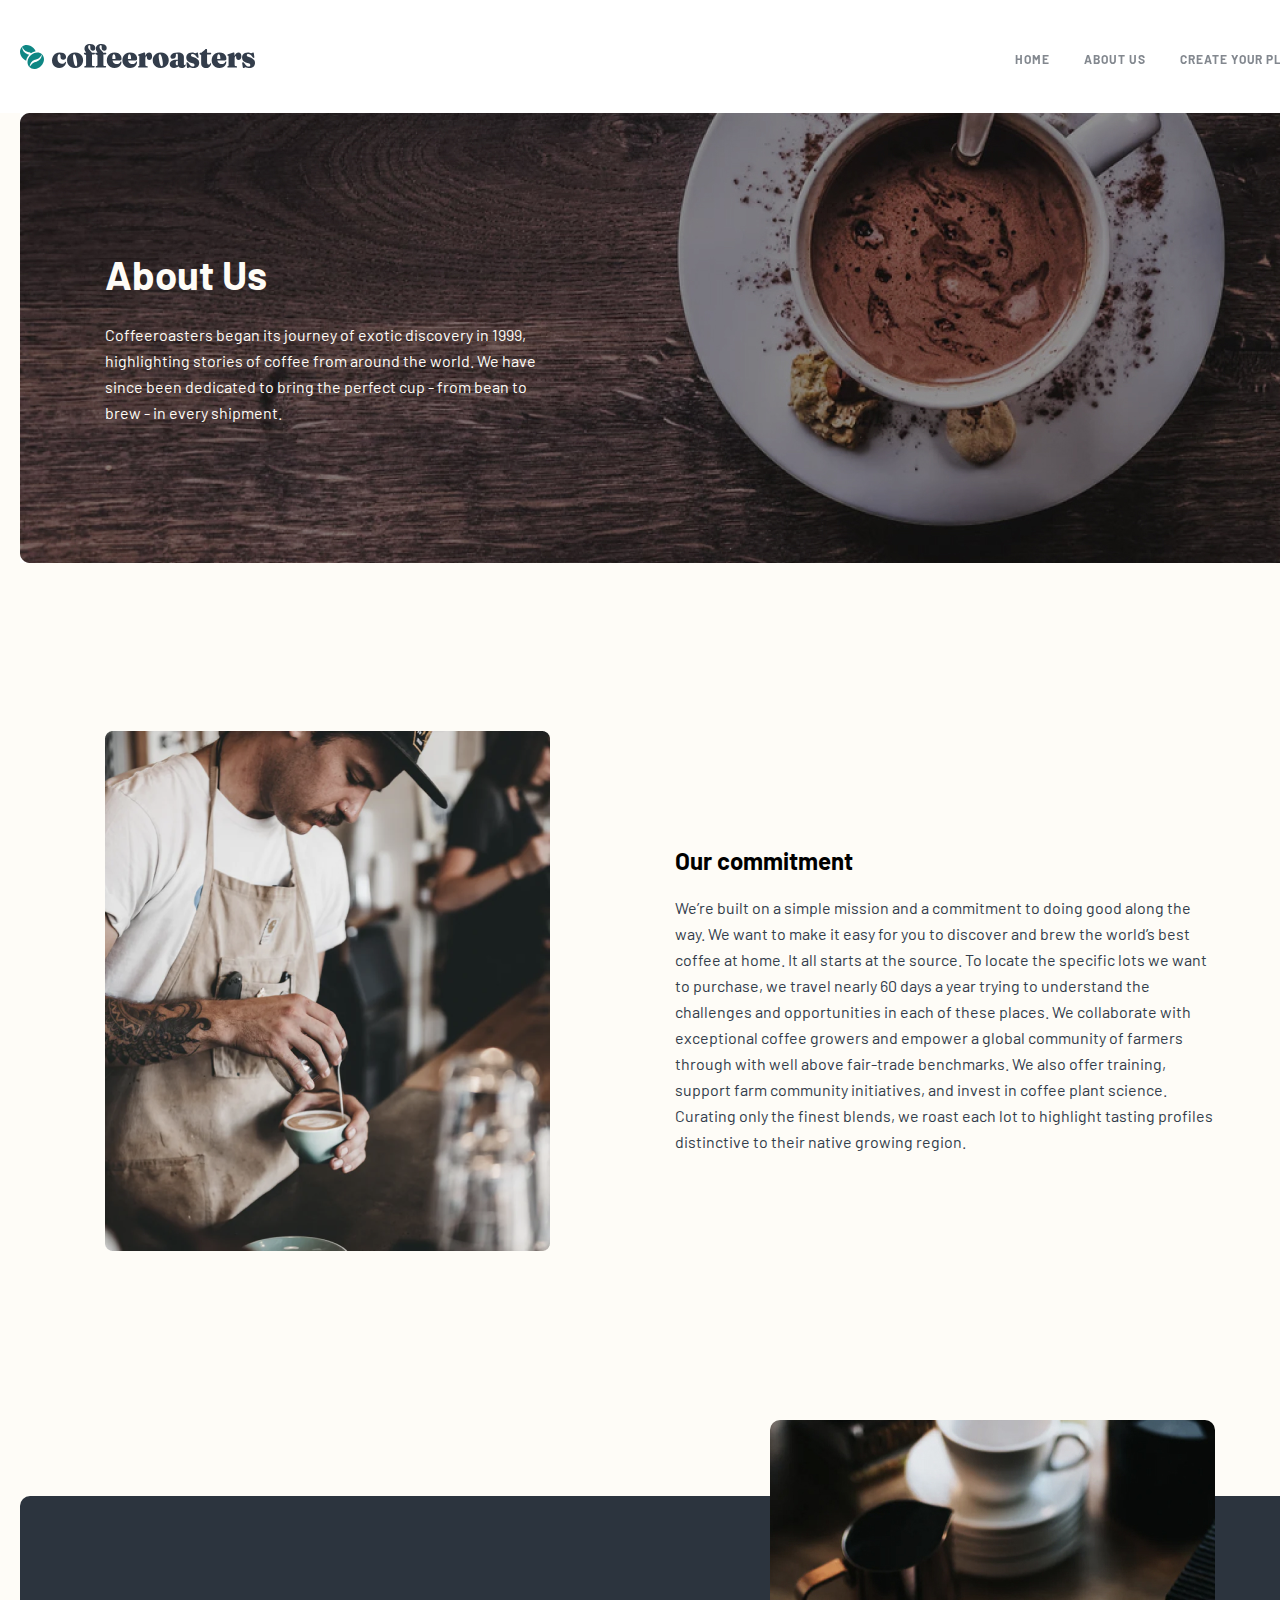
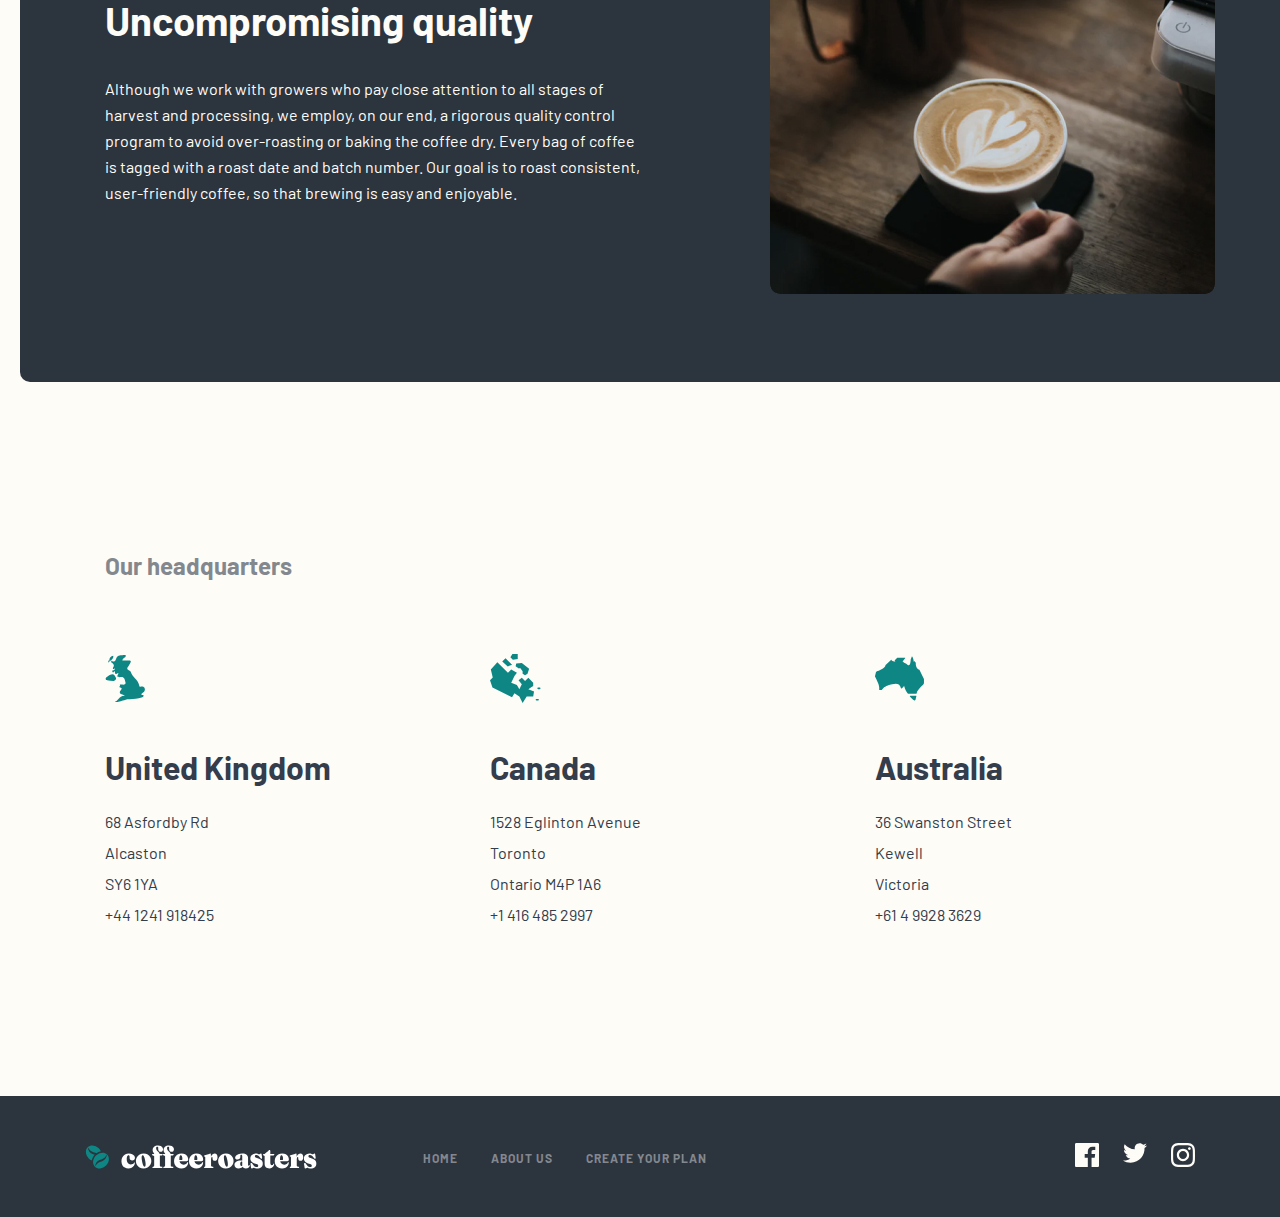
==== commit f3e77148: "HOME and ABOUT-US" ====
--- a/about-us.html
+++ b/about-us.html
@@ -15,25 +15,25 @@
     <!-- SITE HEADER -->
     <header class="site-header">
         <div class="container">
-            <div class="header-top">
-                <a class="header-logo" href="#">
-                    <img class="header-logo-img" src="./images/header-logo.svg" alt="logotip-images" width="235"
+            <div class="header">
+                <a class="header__logo" href="#">
+                    <img class="header__logo-img" src="./images/header-logo.svg" alt="logotip-images" width="235"
                         height="25">
                 </a>
-                <nav class="header-nav">
-                    <ul class="nav-title">
-                        <li class="nav-item">
-                            <a class="nav-item-link" target="blank" href="index.html">
+                <nav class="header__nav">
+                    <ul class="header__list">
+                        <li class="header__item">
+                            <a class="header__link" target="blank" href="index.html">
                                 HOME
                             </a>
                         </li>
-                        <li class="nav-item">
-                            <a class="nav-item-link" target="blank" href="about-us.html">
+                        <li class="header__item">
+                            <a class="header__link" target="blank" href="about-us.html">
                                 ABOUT US
                             </a>
                         </li>
-                        <li class="nav-item">
-                            <a class="nav-item-link" href="#">
+                        <li class="header__item">
+                            <a class="header__link" href="#">
                                 Create your plan
                             </a>
                         </li>
@@ -185,39 +185,39 @@
     <!-- FOOTER -->
     <footer class="site-footer">
         <section class="footer-section">
-            <div class="container footer-hero">
-                <a class="footer-link" href="#">
-                    <img class="footer-link-first" src="./images/Combined Shape.svg" alt="footer logo" width="32"
+            <div class="footer">
+                <a class="footer__logo" href="#">
+                    <img class="footer__logo-img" src="./images/Combined Shape.svg" alt="footer logo" width="32"
                         height="24">
                     <img class="footer-link-second" src="./images/coffeeroasters.svg" alt="footer logo" width="203"
                         height="24">
                 </a>
-                <ul class="footer-title">
-                    <li class="footer-item">
-                        <a class="footer-item-link" target="blank" href="index.html">HOME</a>
-                    </li>
-                    <li class="footer-item">
-                        <a class="footer-item-link" target="blank" href="about-us.html">ABOUT US</a>
-                    </li>
-                    <li class="footer-item">
-                        <a class="footer-item-link" href="#">CREATE YOUR PLAN</a>
+                <ul class="footer__first-list">
+                    <li class="footer__first-list-item">
+                        <a class="footer__first-list-link" target="blank" href="index.html">HOME</a>
+                    </li>
+                    <li class="footer__first-list-item">
+                        <a class="footer__first-list-link" target="blank" href="about-us.html">ABOUT US</a>
+                    </li>
+                    <li class="footer__first-list-item">
+                        <a class="footer__first-list-link" href="#">CREATE YOUR PLAN</a>
                     </li>
                 </ul>
-                <ul class="footer-title-second">
-                    <li class="footer-item-second">
-                        <a class="footer-item-second-link" target="blank"
+                <ul class="footer__second-list">
+                    <li class="footer__second-list-item">
+                        <a class="footer__second-list-link" target="blank"
                             href="https://www.instagram.com/murodjons201/?hl=ru">
                             <img src="./images/facebook about us.svg" alt="facebook logo" width="24" height="24">
                         </a>
                     </li>
-                    <li class="footer-item-second">
-                        <a class="footer-item-second-link" target="blank"
+                    <li class="footer__second-list-item">
+                        <a class="footer__second-list-link" target="blank"
                             href="https://www.instagram.com/murodjons201/?hl=ru">
                             <img src="./images/twiter.svg" alt="twitir logo" width="24" height="20">
                         </a>
                     </li>
-                    <li class="footer-item-second">
-                        <a class="footer-item-second-link" target="blank"
+                    <li class="footer__second-list-item">
+                        <a class="footer__second-list-link" target="blank"
                             href="https://www.instagram.com/murodjons201/?hl=ru">
                             <img src="./images/instagram.svg" alt="instagram logo" width="24" height="24">
                         </a>
